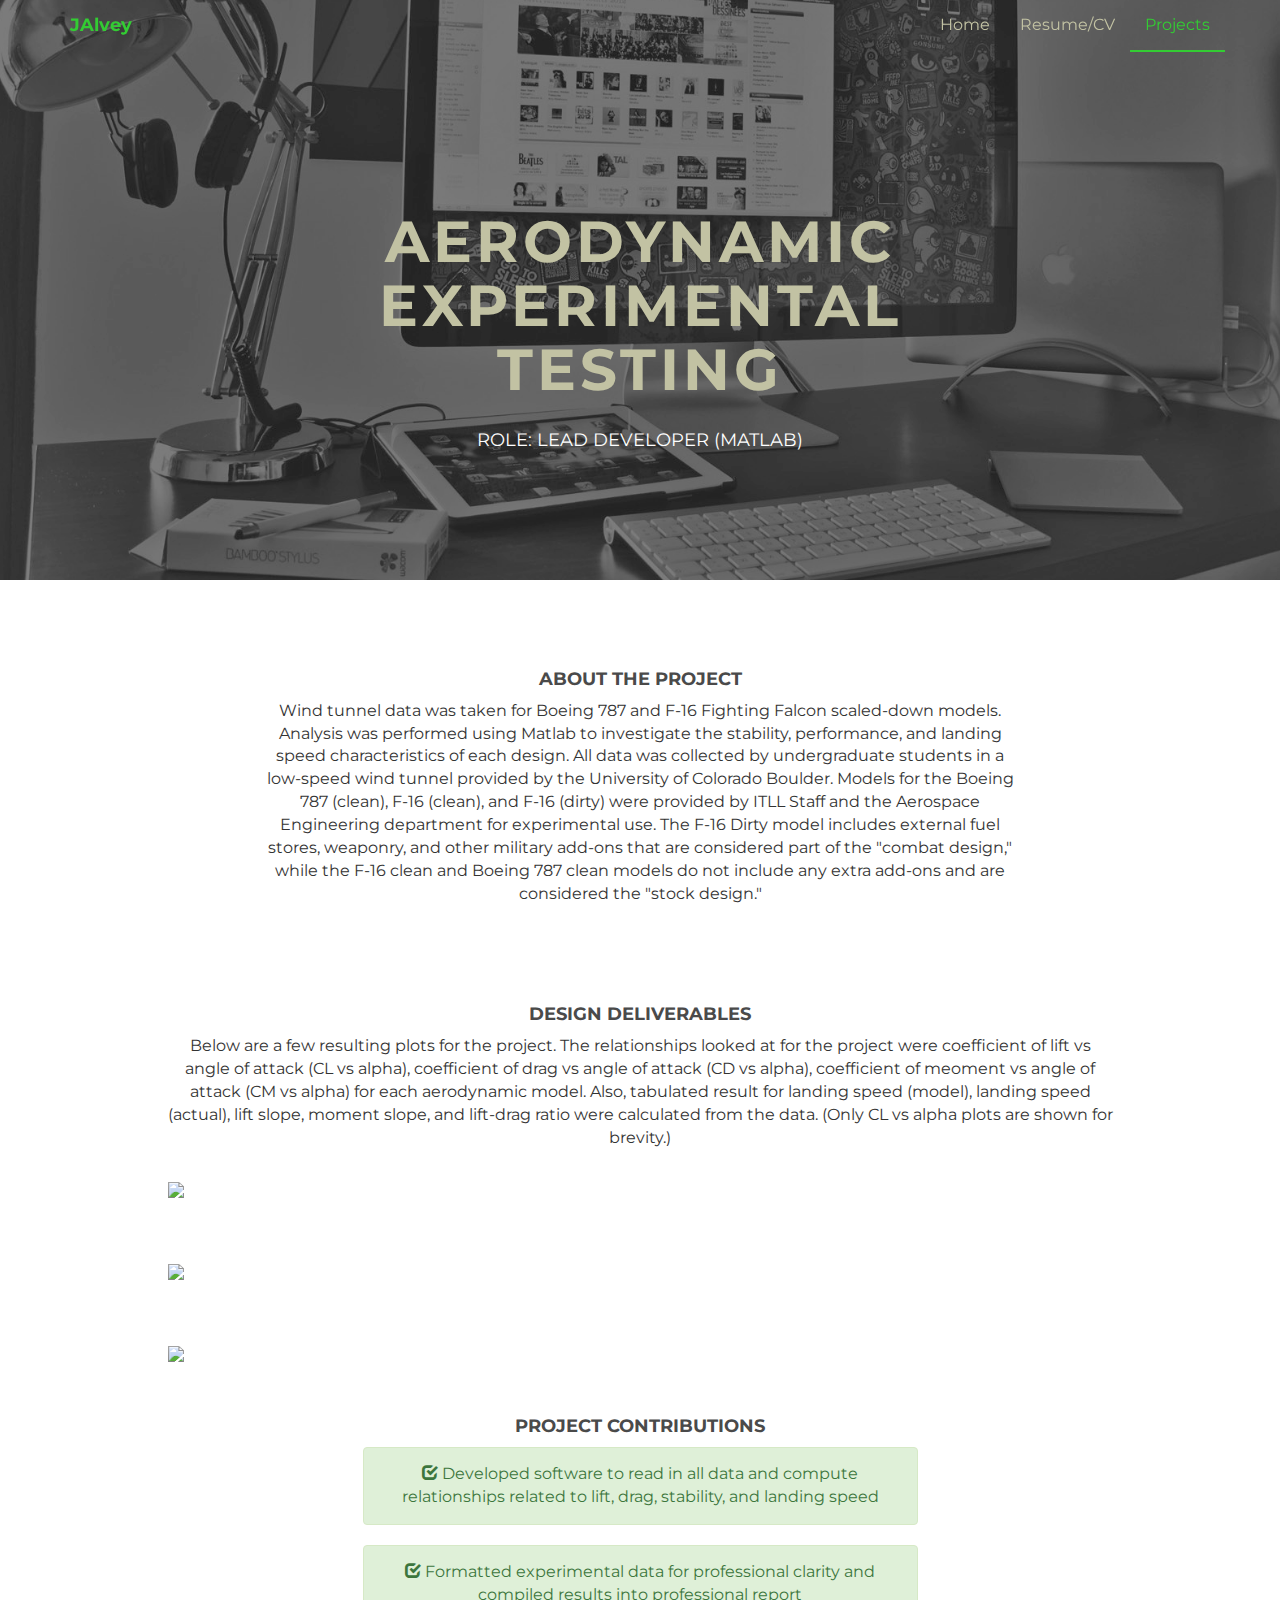
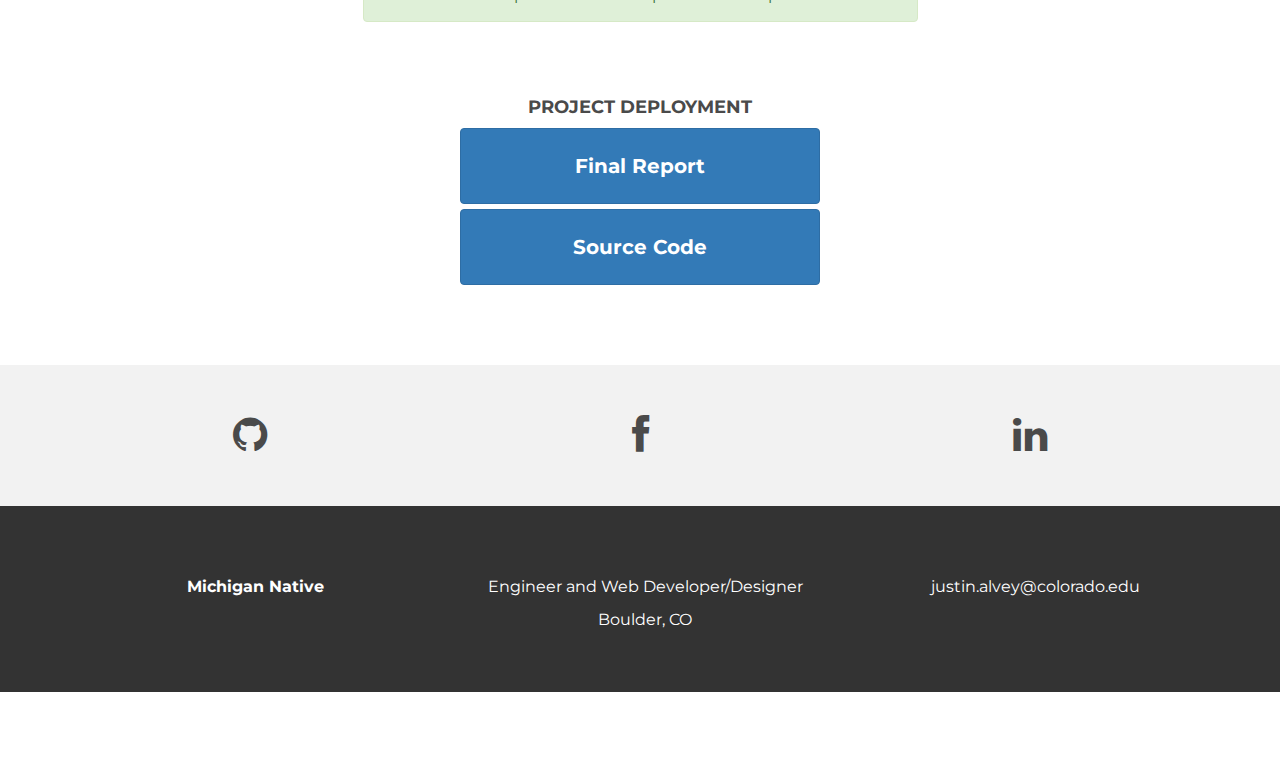
==== dreamliner_f16.html @ ba9aac4d "New aerospace experimental data analysis webpage" ====
<!DOCTYPE html>
<html lang="en">
  <head>
    <meta charset="utf-8">
    <meta http-equiv="X-UA-Compatible" content="IE=edge">
    <meta name="viewport" content="width=device-width, initial-scale=1">
    <meta name="description" content="">
    <meta name="author" content="">
    <link rel="shortcut icon" href="favicon.ico">

    <title>Justin Alvey</title>

    <!-- Bootstrap core CSS -->
    <link href="assets/css/bootstrap.css" rel="stylesheet">
    <link rel="stylesheet" type="text/css" href="//netdna.bootstrapcdn.com/bootstrap/3.1.1/css/bootstrap.min.css">

    <!-- Custom styles for this template -->
    <link href="assets/css/style.css" rel="stylesheet">
    <link href="assets/css/font-awesome.min.css" rel="stylesheet">

    <!-- Just for debugging purposes. Don't actually copy this line! -->
    <!--[if lt IE 9]><script src="../../assets/js/ie8-responsive-file-warning.js"></script><![endif]-->

    <!-- HTML5 shim and Respond.js IE8 support of HTML5 elements and media queries -->
    <!--[if lt IE 9]>
      <script src="https://oss.maxcdn.com/libs/html5shiv/3.7.0/html5shiv.js"></script>
      <script src="https://oss.maxcdn.com/libs/respond.js/1.4.2/respond.min.js"></script>
    <![endif]-->
  </head>

  <body>

    <!-- Static navbar -->
    <div class="navbar navbar-default navbar-fixed-top" role="navigation">
      <div class="container">
        <div class="navbar-header">
          <button type="button" class="navbar-toggle" data-toggle="collapse" data-target=".navbar-collapse">
            <span class="sr-only">Toggle navigation</span>
            <span class="icon-bar"></span>
            <span class="icon-bar"></span>
            <span class="icon-bar"></span>
          </button>
          <a class="navbar-brand" href="index.html">JAlvey</a>
        </div>
        <div class="navbar-collapse collapse">
          <ul class="nav navbar-nav navbar-right">
            <li><a href="index.html">Home</a></li>
            <li><a href="index.html#resume">Resume/CV</a></li>
            <li class="active"><a href="index.html#works">Projects</a></li>
          </ul>
        </div><!--/.nav-collapse -->
      </div>
    </div>


	<div id="workwrap">
	    <div class="container">
			<div class="row">
				<div class="col-lg-6 col-lg-offset-3">
					<!--<h4>DATA ANALYSIS PROJECT</h4>-->
					<h1>AERODYNAMIC EXPERIMENTAL TESTING</h1>
					<h4>ROLE: LEAD DEVELOPER (MATLAB)</h4>
				</div>
			</div><!--/row -->
	    </div> <!-- /container -->
	</div><!--/workwrap -->
	
	<div class="container">
		<div class="row centered mt mb">
			<div class="col-lg-8 col-lg-offset-2">
				<h4>ABOUT THE PROJECT</h4>
				<p>Wind tunnel data was taken for Boeing 787 and F-16 Fighting Falcon scaled-down models. Analysis was performed using Matlab to investigate the stability, performance, and landing speed characteristics of each design. All data was collected by undergraduate students in a low-speed wind tunnel provided by the University of Colorado Boulder. Models for the Boeing 787 (clean), F-16 (clean), and F-16 (dirty) were provided by ITLL Staff and the Aerospace Engineering department for experimental use. The F-16 Dirty model includes external fuel stores, weaponry, and other military add-ons that are considered part of the "combat design," while the F-16 clean and Boeing 787 clean models do not include any extra add-ons and are considered the "stock design."</p>
			</div>
			<div class="col-lg-10 col-lg-offset-1 mt">
				<h4>DESIGN DELIVERABLES</h4>
				<p> Below are a few resulting plots for the project. The relationships looked at for the project were coefficient of lift vs angle of attack (CL vs alpha), coefficient of drag vs angle of attack (CD vs alpha), coefficient of meoment vs angle of attack (CM vs alpha) for each aerodynamic model. Also, tabulated result for landing speed (model), landing speed (actual), lift slope, moment slope, and lift-drag ratio were calculated from the data. (Only CL vs alpha plots are shown for brevity.)</p>
				<br>
				<center>
				<img class="img-responsive" src="assets/img/CLvsAClean.png"><br>
				<h2><em></em></h2>
				<br>
				<img class="img-responsive" src="assets/img/CLvsA.png">
				<br>
				<h2><em></em></h2>
				<br>
				<img class="img-responsive" src="assets/img/CLvsABoeing.png">
				<br>
				<br>
				</center>
			</div>

			<div class="col-lg-6 col-lg-offset-3 col-sm-6 col-xs-6 col-md-6">
				<h4>PROJECT CONTRIBUTIONS</h4>
				<div class="alert alert-success" role="alert">
  					<span class="glyphicon glyphicon-check" aria-hidden="true"></span>
  					Developed software to read in all data and compute relationships related to lift, drag, stability, and landing speed
				</div>
				<div class="alert alert-success" role="alert">
  					<span class="glyphicon glyphicon-check" aria-hidden="true"></span>
  					Formatted experimental data for professional clarity and compiled results into professional report
				</div>
				<br>
				<br>
			</div>

			<div class="col-lg-4 col-lg-offset-4 col-sm-6 col-xs-6 col-md-6">
				<h4>PROJECT DEPLOYMENT</h4>
				<a id="button_wrap" class="btn btn-primary btn-block" href="assets/img/ASEN2004Lab1Report.pdf" role="link">
					<h5>Final Report</h5>
				</a>
				<a id="button_wrap" class="btn btn-primary btn-block" href="https://github.com/Jual6332/F-16-and-Boeing-787-Wind-Tunnel-Testing" role="link">
					<h5>Source Code</h5>
				</a>
			</div>

		</div><!--/row -->
	</div><!--/container -->
	
	<div id="social">
		<div class="container">
			<div class="row centered">
				<div class="col-lg-4 col-sm-4 col-xs-4">
					<div class="github">
						<a href="https://github.com/Jual6332"><i class="fa fa-github"></i></a>
					</div>
				</div>
				<div class="col-lg-4 col-sm-4 col-xs-4">
					<div class="dribbble">
						<a href="https://www.facebook.com/jalvey2704"><i class="fa fa-facebook"></i></a>
					</div>
				</div>
				<div class="col-lg-4 col-sm-4 col-xs-4">
					<div class="linkedin">
						<a href="https://www.linkedin.com/in/justin-alvey-109a94105"><i class="fa fa-linkedin"></i></a>
					</div>
				</div><!--
				<div class="col-lg-3 col-sm-3 col-xs-3">
					<div class="dribbble">
						<a href="https://www.facebook.com/jalvey2704"><i class="fa fa-dribbble"></i></a>
					</div>
				</div>-->
			</div>
		</div>
	</div>

	<div id="footerwrap">
		<div class="container">
			<div class="row centered">
				<div class="col-lg-4 col-sm-4 col-md-4">
					<p><b>Michigan Native</b></p>
				</div>
			
				<div class="col-lg-4 col-sm-4">
					<p>Engineer and Web Developer/Designer</p>
					<p>Boulder, CO</p>
				</div>
				<div class="col-lg-4 col-sm-4">
					<p>justin.alvey@colorado.edu</p>
				</div>
			</div>
		</div>
	</div>
	


    <!-- Bootstrap core JavaScript
    ================================================== -->
    <!-- Placed at the end of the document so the pages load faster -->
    	<script src="https://ajax.googleapis.com/ajax/libs/jquery/1.11.0/jquery.min.js"></script>
    	<script src="assets/js/bootstrap.min.js"></script>
    	<script src="//ajax.googleapis.com/ajax/libs/jquery/1.11.0/jquery.min.js"></script>
	<script src="//netdna.bootstrapcdn.com/bootstrap/3.1.1/js/bootstrap.min.js"></script>
  </body>
</html>
---- assets/css/style.css ----
/* ==========================================================================
   Base Styles, Bootstrap Modifications & Fonts Import
   ========================================================================== */

@import url(http://fonts.googleapis.com/css?family=Montserrat:400,700);


::-moz-selection {
    background: #f2c2c9;
    color: #a4003a;
    text-shadow: none;
}

::selection {
    background: #16a085;
    color: #a4003a;
    text-shadow: none;
}

/*
 * A better looking default horizontal rule
 */

 hr {
    display: block;
    height: 1px;
    border: 0;
    border-top: 1px solid #ccc;
    margin: 1em 0;
    padding: 0;
}

.centered {
	text-align: center
}

.mt {
	margin-top: 80px;
}

.mb {
	margin-bottom: 80px;
}

/* ==========================================================================
   General styles
   ========================================================================== */


body {
    font-family: 'Montserrat', sans-serif;
    font-weight: 400;
    font-size: 16px;

    -webkit-font-smoothing: antialiased;
    -webkit-overflow-scrolling: touch;
}

h1, h2, h3, h4, h5, h6 {
	font-weight: 700;
    color: #4a4a4a;
}


.navbar-brand {
	font-weight: 700;
}

.navbar-default .navbar-brand {
	color: #33cc33;
}

.navbar-default {
	background-color: transparent;
	border-color: transparent;
}

.navbar-default .navbar-nav > .active > a, .navbar-default .navbar-nav > .active > a:hover, .navbar-default .navbar-nav > .active > a:focus {
	color: #33cc33;
	background-color: transparent;
	border-bottom: 2px solid #33cc33;
}

.navbar-default .navbar-nav > li > a {
	color: #c2c2a3;
}

/* ==========================================================================
   Wrap Sections
   ========================================================================== */

#headerwrap {
	background: url(../img/pst2.jpg) no-repeat center top;
	margin-top: -70px;
	padding-top: 250px;
	text-align:center;
	background-attachment: relative;
	background-position: center center;
	min-height: 650px;
	width: 100%;
	
    -webkit-background-size: 100%;
    -moz-background-size: 100%;
    -o-background-size: 100%;
    background-size: 100%;

    -webkit-background-size: cover;
    -moz-background-size: cover;
    -o-background-size: cover;
    background-size: cover;
}

#headerwrap h1 {
	padding-top: 10px;
	padding-bottom: 20px;
	letter-spacing: 4px;
	font-size: 80px;
	font-weight: bold;
  	font-weight: 700;
  	font-size: 62px;
  	color: #c2c2a3;
}

#headerwrap h1:hover {
	color: #33cc33;
	text-shadow:
       	3px 3px 0 #000,
     	-1px -1px 0 #000,  
      	1px -1px 0 #000,
      	-1px 1px 0 #000,
      	 1px 1px 0 #000;
}	

#headerwrap h4 {
	font-weight: 400;
	color: #ffffff;
}

#social {
	padding-top: 50px;
	padding-bottom: 50px;
	background-color: #f2f2f2;
}

#social i {
	font-size: 40px;
	color: #4a4a4a;
}

#social i:hover{
	color: #33cc33;
}
/*
#social .dribbble i:hover {
	color: #66cc99;
}

#social .github i:hover{
	color: #4078c0;
}

#social .linkedin i:hover{
	color: #dd5143;
}*/

#footerwrap {
	padding-top: 70px;
	padding-bottom: 50px;
	background-color: #333;
}

#footerwrap p {
	color: #fff;
	margin-left: 10px;
}

#workwrap {	
	background: url(../img/work.jpg) no-repeat center top;
	margin-top: -70px;
	padding-top: 250px;
	text-align:center;
	background-attachment: relative;
	background-position: center center;
	min-height: 650px;
	width: 100%;
	
    -webkit-background-size: 100%;
    -moz-background-size: 100%;
    -o-background-size: 100%;
    background-size: 100%;

    -webkit-background-size: cover;
    -moz-background-size: cover;
    -o-background-size: cover;
    background-size: cover;
}

#workwrap h1 {
	color: #c2c2a3;;
	padding-top: 10px;
	padding-bottom: 20px;
	letter-spacing: 4px;
	font-size: 58px;
	font-weight: bold;
}

#workwrap h1:hover{
	color: #33cc33;
	text-shadow:
       3px 3px 0 #000,
     -1px -1px 0 #000,  
      1px -1px 0 #000,
      -1px 1px 0 #000,
       1px 1px 0 #000;
}

#workwrap h4 {
	font-weight: 400;
	color: #ffffff;
}

#aboutwrap {	
	background: url(../img/cover_img.jpg) no-repeat center top;
	margin-top: -70px;
	padding-top: 250px;
	text-align:center;
	background-attachment: relative;
	background-position: center center;
	min-height: 550px;
	width: 100%;
	
    -webkit-background-size: 100%;
    -moz-background-size: 100%;
    -o-background-size: 100%;
    background-size: 100%;

    -webkit-background-size: cover;
    -moz-background-size: cover;
    -o-background-size: cover;
    background-size: cover;
}

#aboutwrap h1 {
	padding-top: 10px;
	padding-bottom: 20px;
	letter-spacing: 4px;
	font-size: 80px;
	font-weight: bold;
  	font-weight: 700;
  	font-size: 62px;
  	color: #c2c2a3;
}

#aboutwrap h1:hover {
	color: #33cc33;
}




/* Gallery */
.gallery {
	margin-top: 30px;
}

.gallery img:hover {
	opacity: 0.4;
}

.btn-block{
	font-size: 18px;
	color: #fff;
}

.btn h5{
	font-size: 20px;
	color: #fff;
	word-wrap: break-word;
	padding: 10px;
}

#button_wrap{
	display: inline-block; 
	vertical-align: middle;
}
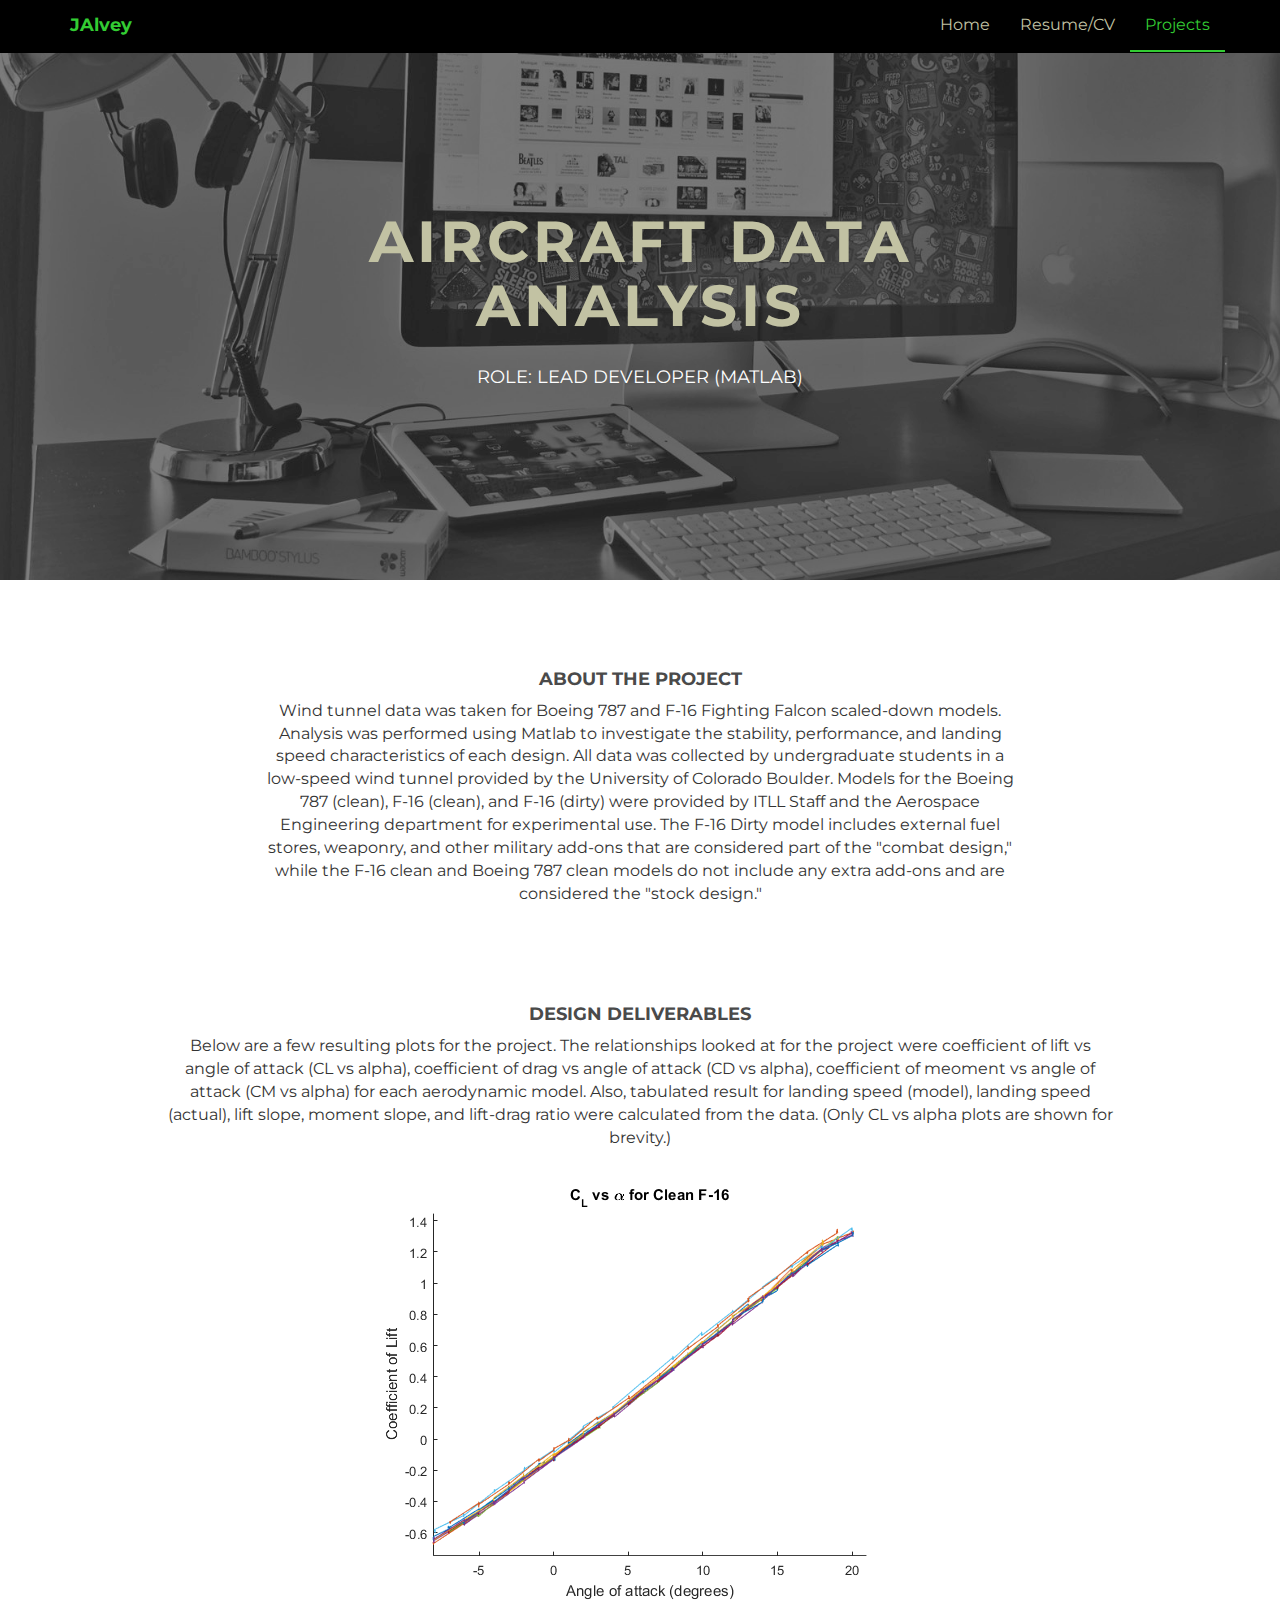
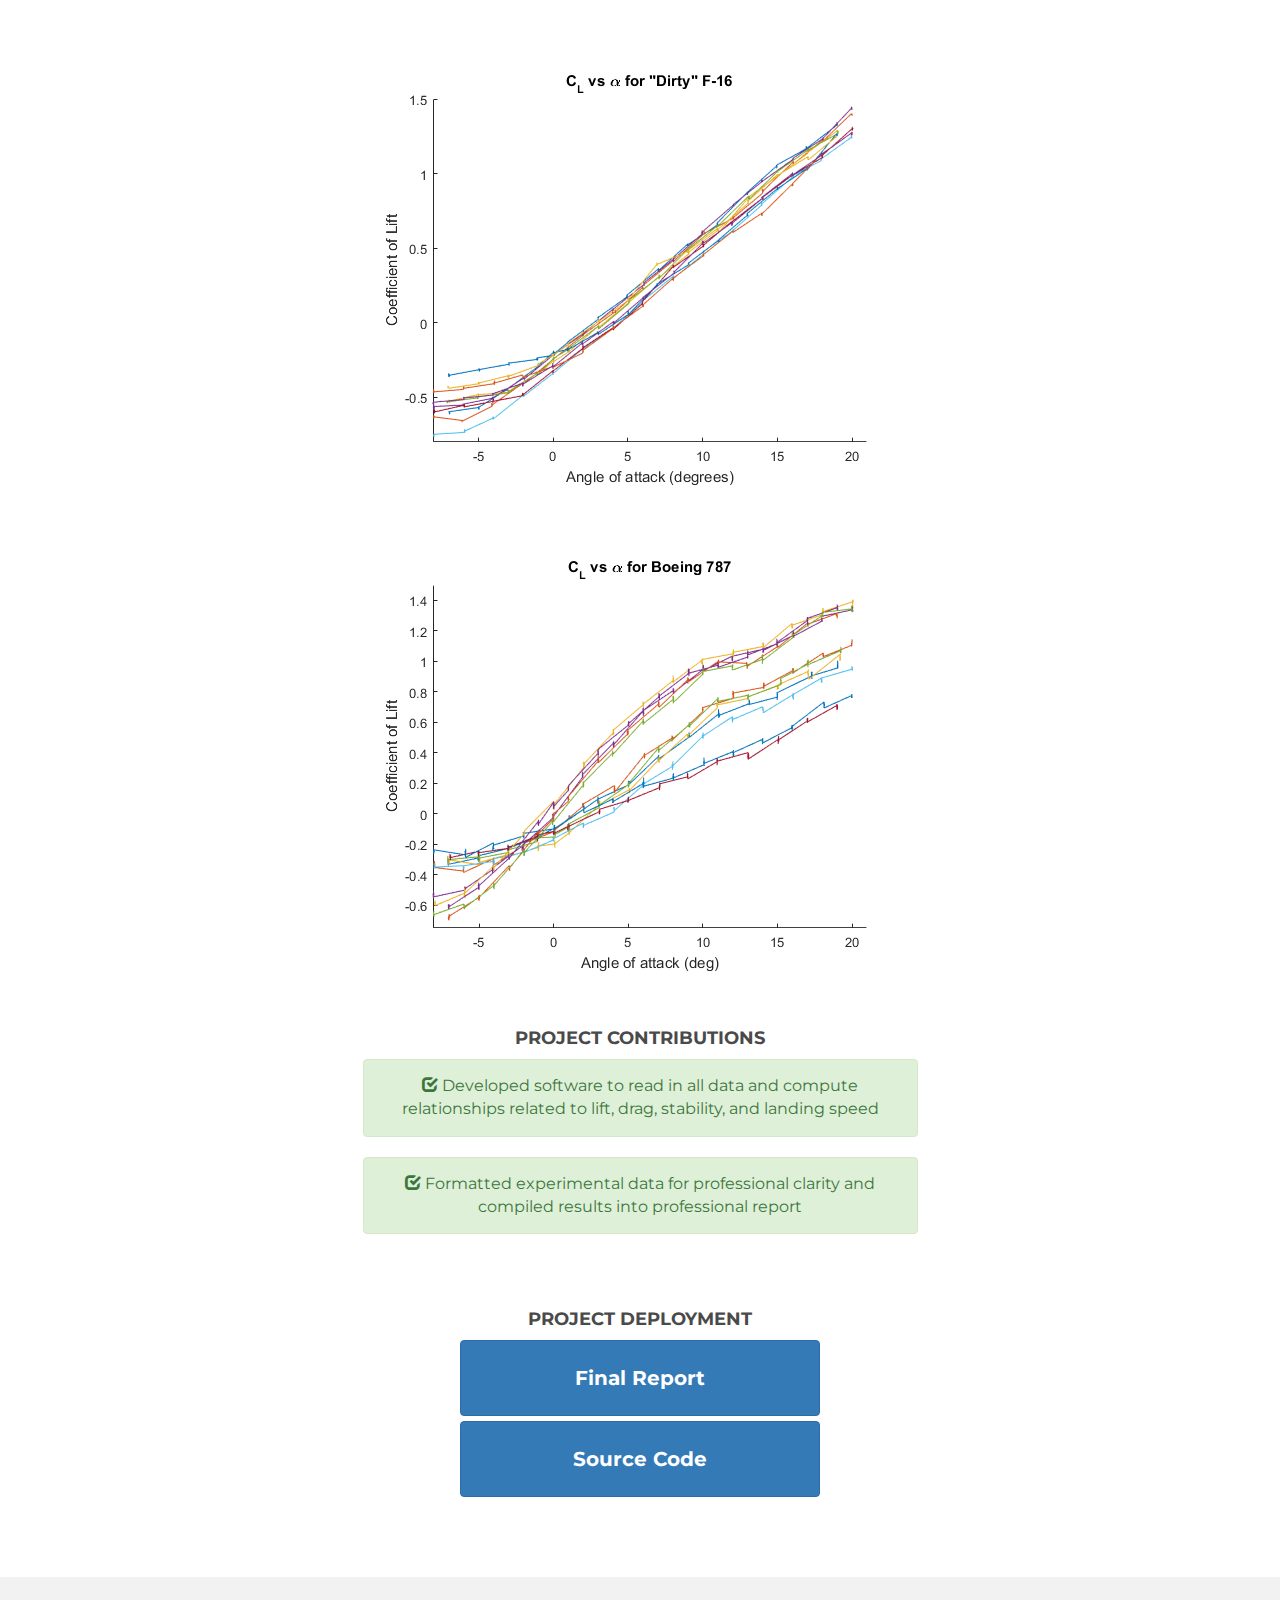
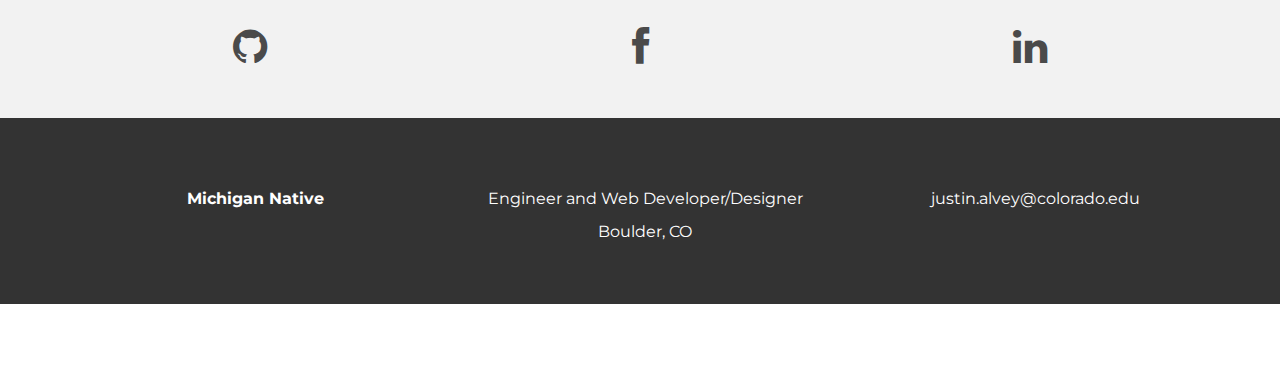
==== commit 0ecacb33: "Changed deployment buttons" ====
--- a/dreamliner_f16.html
+++ b/dreamliner_f16.html
@@ -58,7 +58,7 @@
 			<div class="row">
 				<div class="col-lg-6 col-lg-offset-3">
 					<!--<h4>DATA ANALYSIS PROJECT</h4>-->
-					<h1>AERODYNAMIC EXPERIMENTAL TESTING</h1>
+					<h1>AIRCRAFT DATA ANALYSIS</h1>
 					<h4>ROLE: LEAD DEVELOPER (MATLAB)</h4>
 				</div>
 			</div><!--/row -->
--- a/assets/css/style.css
+++ b/assets/css/style.css
@@ -25,7 +25,7 @@
     display: block;
     height: 1px;
     border: 0;
-    border-top: 1px solid #ccc;
+    border-top: 3px solid #ccc;
     margin: 1em 0;
     padding: 0;
 }
@@ -71,18 +71,21 @@
 }
 
 .navbar-default {
-	background-color: transparent;
+	background-color: #000;
 	border-color: transparent;
 }
 
 .navbar-default .navbar-nav > .active > a, .navbar-default .navbar-nav > .active > a:hover, .navbar-default .navbar-nav > .active > a:focus {
 	color: #33cc33;
-	background-color: transparent;
+	background-color: #000;
 	border-bottom: 2px solid #33cc33;
 }
 
 .navbar-default .navbar-nav > li > a {
 	color: #c2c2a3;
+}
+.navbar-default .navbar-nav > li > a:hover {
+	color: #33cc33;
 }
 
 /* ==========================================================================
@@ -118,7 +121,13 @@
 	font-weight: bold;
   	font-weight: 700;
   	font-size: 62px;
-  	color: #c2c2a3;
+  	color: #fff;
+  	text-shadow:
+       	1px 1px 0 #000,
+     	-1px -1px 0 #000,  
+      	1px -1px 0 #000,
+      	-1px 1px 0 #000,
+      	 1px 1px 0 #000;
 }
 
 #headerwrap h1:hover {
@@ -167,6 +176,8 @@
 	padding-top: 70px;
 	padding-bottom: 50px;
 	background-color: #333;
+	max-width: 100%;
+	width: auto; 
 }
 
 #footerwrap p {
@@ -282,4 +293,8 @@
 #button_wrap{
 	display: inline-block; 
 	vertical-align: middle;
+}
+
+.img-circle{
+    border: 3px solid #ccc;
 }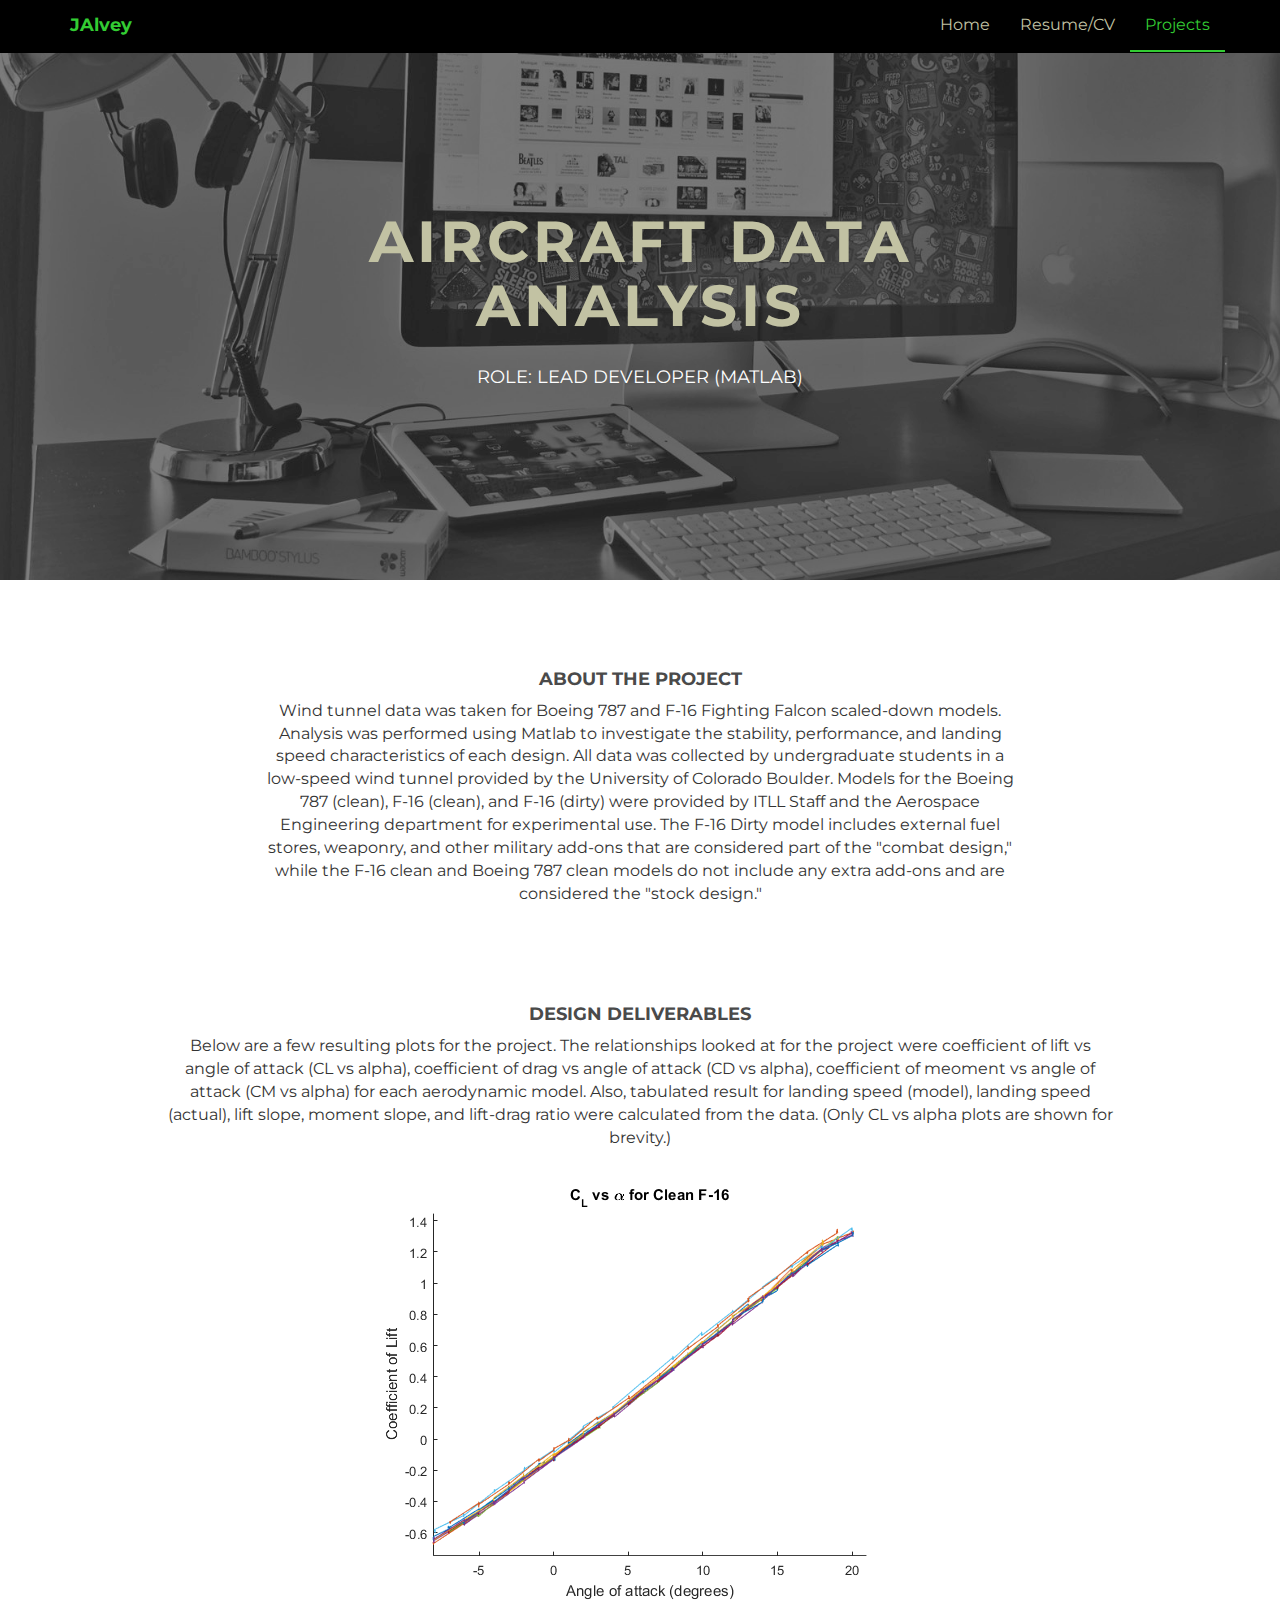
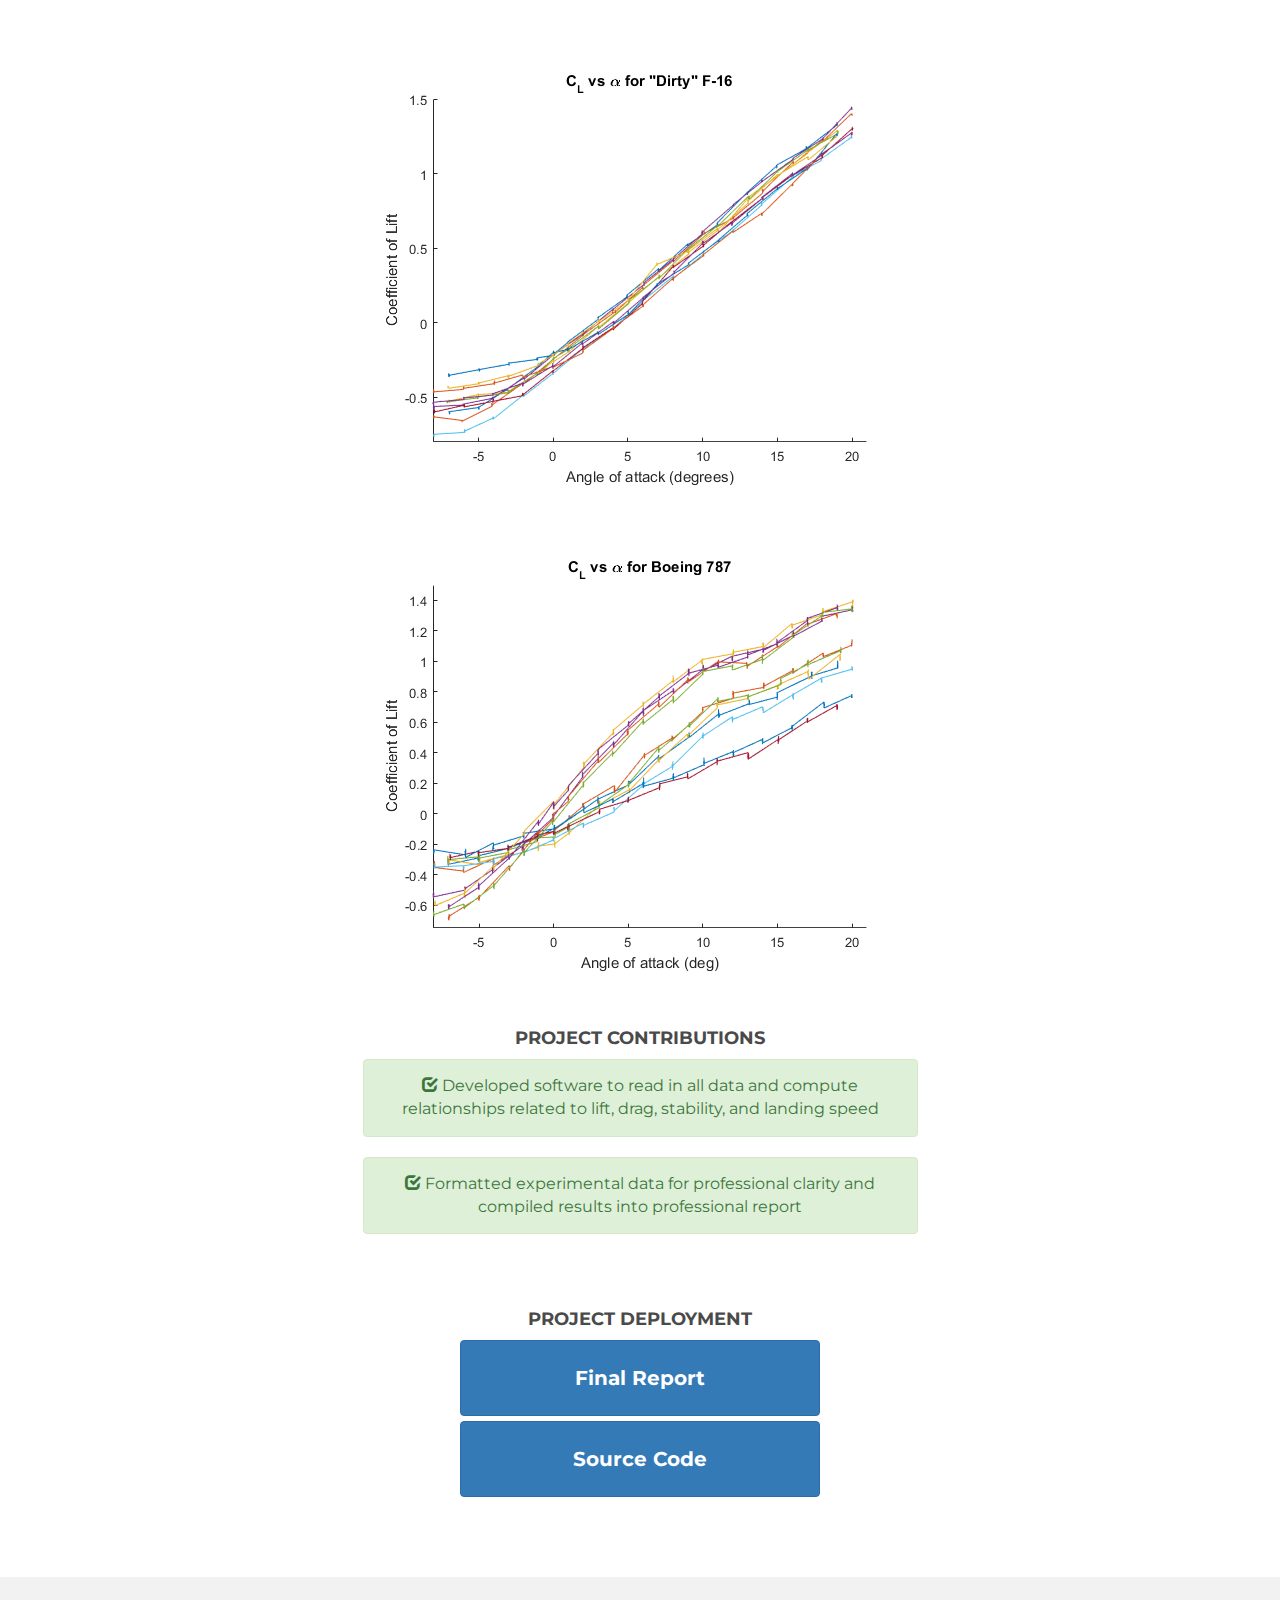
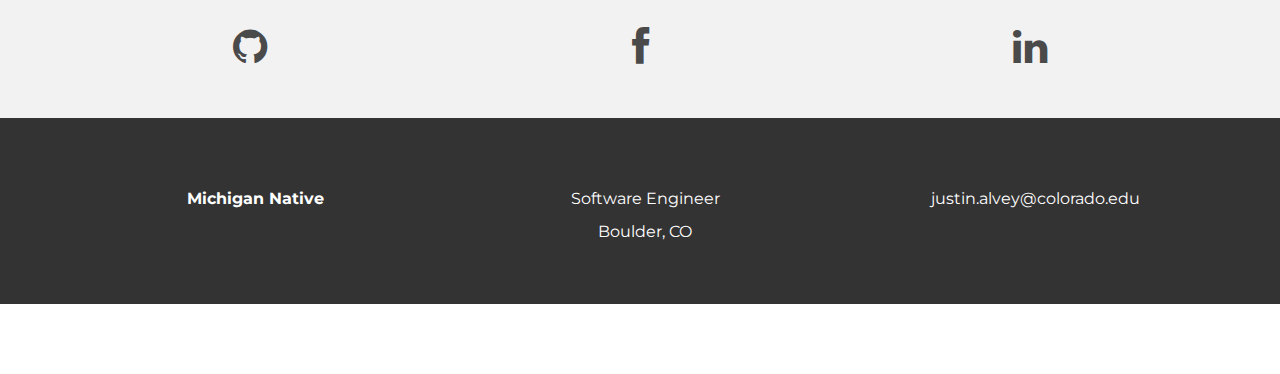
==== commit d87ffacb: "Updated data analysis section" ====
--- a/dreamliner_f16.html
+++ b/dreamliner_f16.html
@@ -151,7 +151,7 @@
 				</div>
 			
 				<div class="col-lg-4 col-sm-4">
-					<p>Engineer and Web Developer/Designer</p>
+					<p>Software Engineer</p>
 					<p>Boulder, CO</p>
 				</div>
 				<div class="col-lg-4 col-sm-4">
